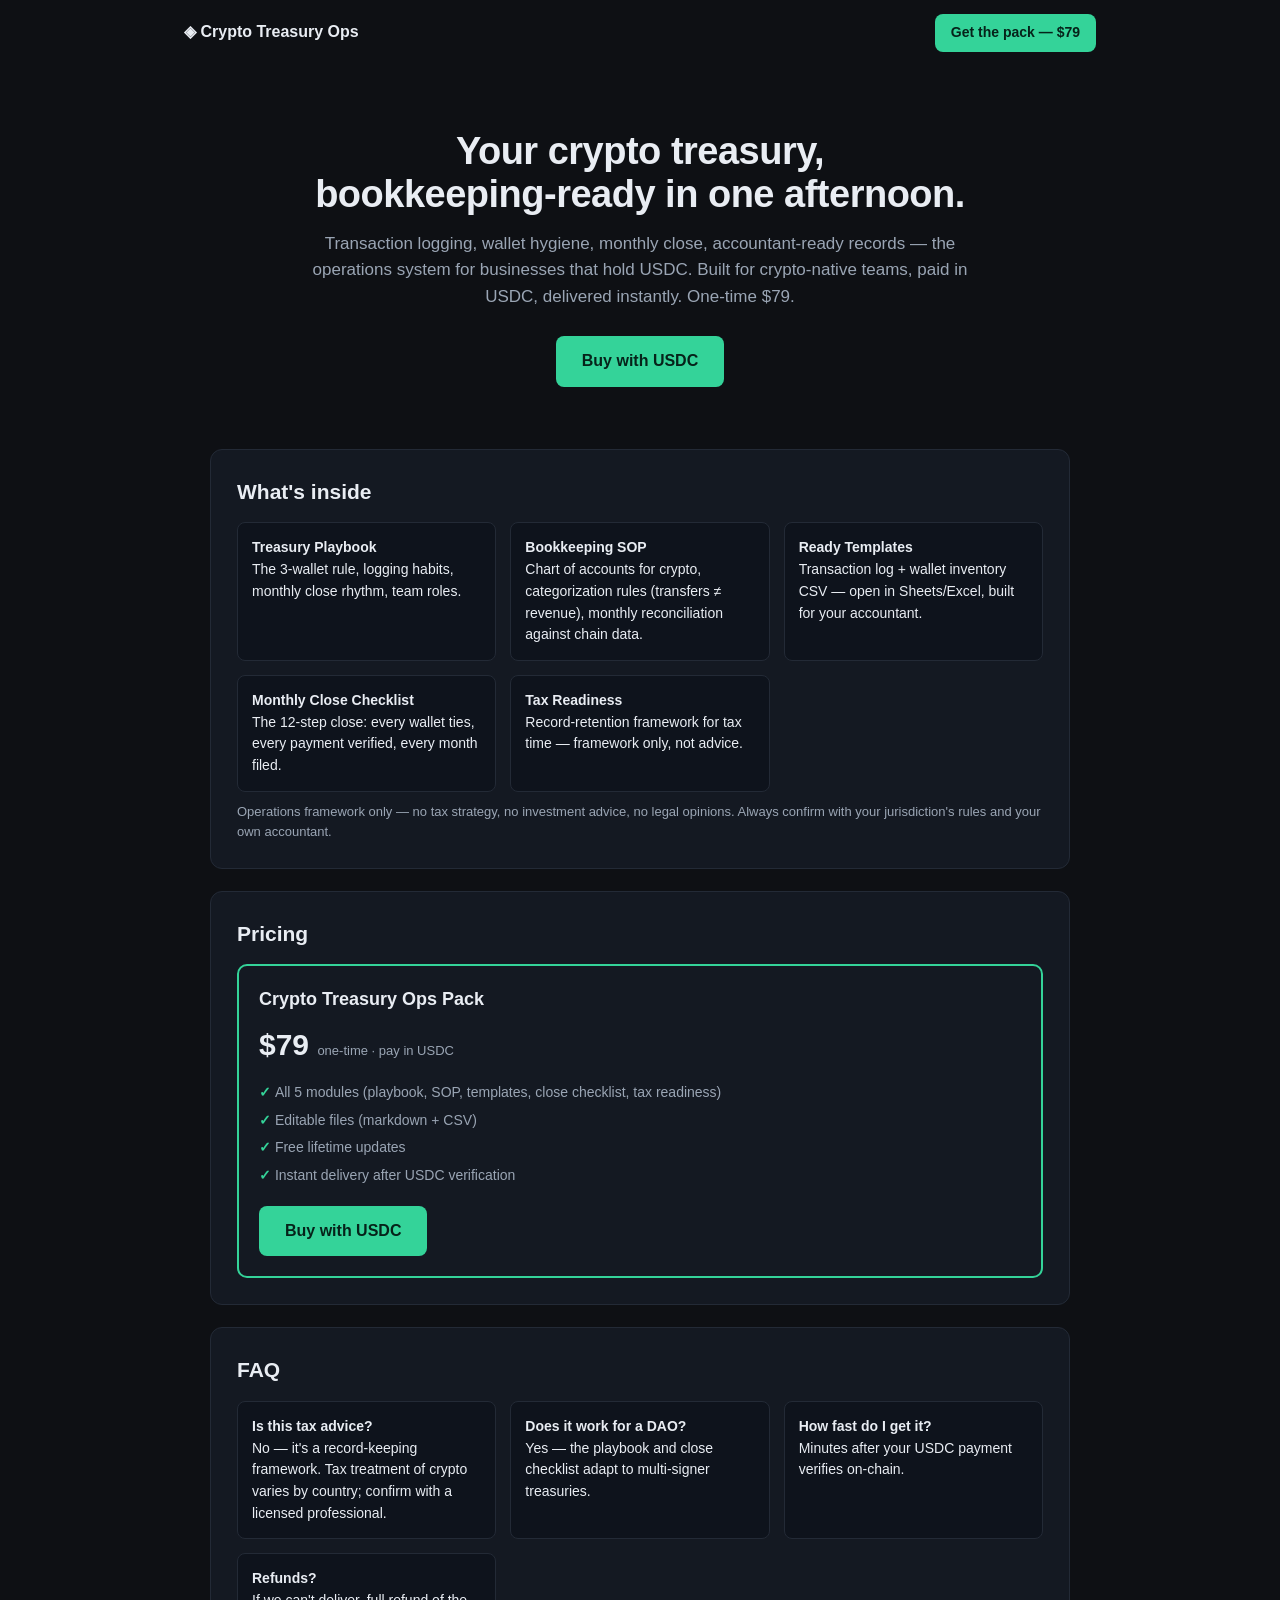
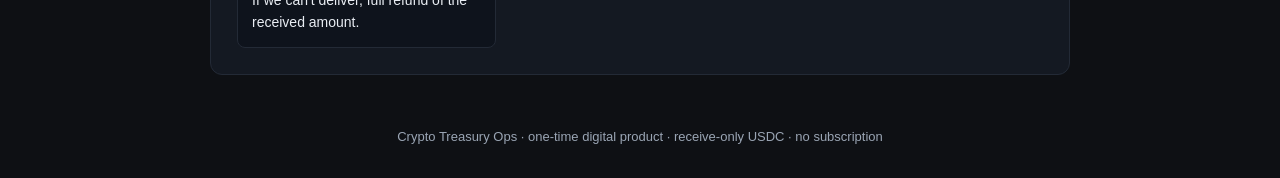
==== index.html @ 09fee129 "Crypto Treasury Ops MSP — treasury & bookkeeping SOP pack (USDC-native)" ====
<!DOCTYPE html>
<html lang="en">
<head>
<meta charset="UTF-8">
<meta name="viewport" content="width=device-width, initial-scale=1.0">
<title>Crypto Treasury Ops — Bookkeeping & Treasury SOP Pack (USDC-native)</title>
<meta name="description" content="The record-keeping and treasury operations framework for crypto businesses, DAOs and founders holding USDC: playbook, bookkeeping SOP, templates, monthly close, tax readiness. $79 one-time, pay in USDC.">
<link rel="stylesheet" href="style.css">
</head>
<body>
<header class="nav">
  <span class="brand">◈ Crypto Treasury Ops</span>
  <a class="cta small" href="#pricing">Get the pack — $79</a>
</header>

<section class="hero">
  <h1>Your crypto treasury,<br>bookkeeping-ready in one afternoon.</h1>
  <p class="sub">Transaction logging, wallet hygiene, monthly close, accountant-ready records — the operations system for businesses that hold USDC. Built for crypto-native teams, paid in USDC, delivered instantly. One-time $79.</p>
  <div class="hero-cta"><a class="cta" href="#pricing">Buy with USDC</a></div>
</section>

<section class="panel">
  <h2>What's inside</h2>
  <div class="grid">
    <div><b>Treasury Playbook</b><br>The 3-wallet rule, logging habits, monthly close rhythm, team roles.</div>
    <div><b>Bookkeeping SOP</b><br>Chart of accounts for crypto, categorization rules (transfers ≠ revenue), monthly reconciliation against chain data.</div>
    <div><b>Ready Templates</b><br>Transaction log + wallet inventory CSV — open in Sheets/Excel, built for your accountant.</div>
    <div><b>Monthly Close Checklist</b><br>The 12-step close: every wallet ties, every payment verified, every month filed.</div>
    <div><b>Tax Readiness</b><br>Record-retention framework for tax time — framework only, not advice.</div>
  </div>
  <p class="note">Operations framework only — no tax strategy, no investment advice, no legal opinions. Always confirm with your jurisdiction's rules and your own accountant.</p>
</section>

<section class="panel" id="pricing">
  <h2>Pricing</h2>
  <div class="tier featured">
    <h3>Crypto Treasury Ops Pack</h3>
    <div class="price">$79 <small>one-time · pay in USDC</small></div>
    <ul>
      <li>All 5 modules (playbook, SOP, templates, close checklist, tax readiness)</li>
      <li>Editable files (markdown + CSV)</li>
      <li>Free lifetime updates</li>
      <li>Instant delivery after USDC verification</li>
    </ul>
    <a class="cta" href="checkout.html">Buy with USDC</a>
  </div>
</section>

<section class="panel">
  <h2>FAQ</h2>
  <div class="grid">
    <div><b>Is this tax advice?</b><br>No — it's a record-keeping framework. Tax treatment of crypto varies by country; confirm with a licensed professional.</div>
    <div><b>Does it work for a DAO?</b><br>Yes — the playbook and close checklist adapt to multi-signer treasuries.</div>
    <div><b>How fast do I get it?</b><br>Minutes after your USDC payment verifies on-chain.</div>
    <div><b>Refunds?</b><br>If we can't deliver, full refund of the received amount.</div>
  </div>
</section>

<footer>
  <p class="fine">Crypto Treasury Ops · one-time digital product · receive-only USDC · no subscription</p>
</footer>
</body>
</html>
---- style.css ----
:root {
  --bg:#0e1014; --ink:#e9edf3; --muted:#9aa5b4; --brand:#c084fc; --brand2:#34d399;
  --line:#232a36; --panel:#141922; --gold:#fbbf24;
}
* { box-sizing:border-box; margin:0; padding:0; }
body { background:var(--bg); color:var(--ink); font-family:-apple-system,'Segoe UI',Roboto,sans-serif; line-height:1.55; }
a { color:var(--brand); }
.nav { display:flex; justify-content:space-between; align-items:center; padding:14px 24px; max-width:960px; margin:0 auto; }
.brand { font-weight:800; }
.cta { background:var(--brand2); color:#06231a; text-decoration:none; padding:13px 26px; border-radius:8px; font-weight:700; display:inline-block; border:none; cursor:pointer; font-size:16px; }
.cta.small { padding:8px 16px; font-size:14px; }
.hero { text-align:center; padding:64px 24px 40px; max-width:760px; margin:0 auto; }
h1 { font-size:38px; line-height:1.15; letter-spacing:-.5px; }
.sub { color:var(--muted); font-size:17px; margin-top:14px; }
.hero-cta { margin-top:26px; }
.panel { background:var(--panel); border:1px solid var(--line); border-radius:12px; padding:26px; max-width:860px; margin:22px auto; }
h2 { font-size:21px; margin-bottom:14px; }
.note { color:var(--muted); font-size:13px; margin-top:10px; }
.grid { display:grid; grid-template-columns:repeat(auto-fit,minmax(220px,1fr)); gap:14px; }
.grid > div { background:#0e131c; border:1px solid var(--line); border-radius:8px; padding:14px; font-size:14px; }
.tier { border:2px solid var(--brand2); border-radius:10px; padding:20px; }
.tier h3 { font-size:18px; }
.tier .price { font-size:30px; font-weight:800; margin:8px 0; }
.tier .price small { font-size:13px; color:var(--muted); font-weight:400; }
.tier ul { list-style:none; font-size:14px; color:var(--muted); margin:10px 0 16px; }
.tier ul li { padding:3px 0; }
.tier ul li::before { content:'✓ '; color:var(--brand2); font-weight:700; }
footer { text-align:center; color:var(--muted); padding:30px 20px; font-size:13px; }
@media (max-width:640px){ h1{font-size:29px;} }
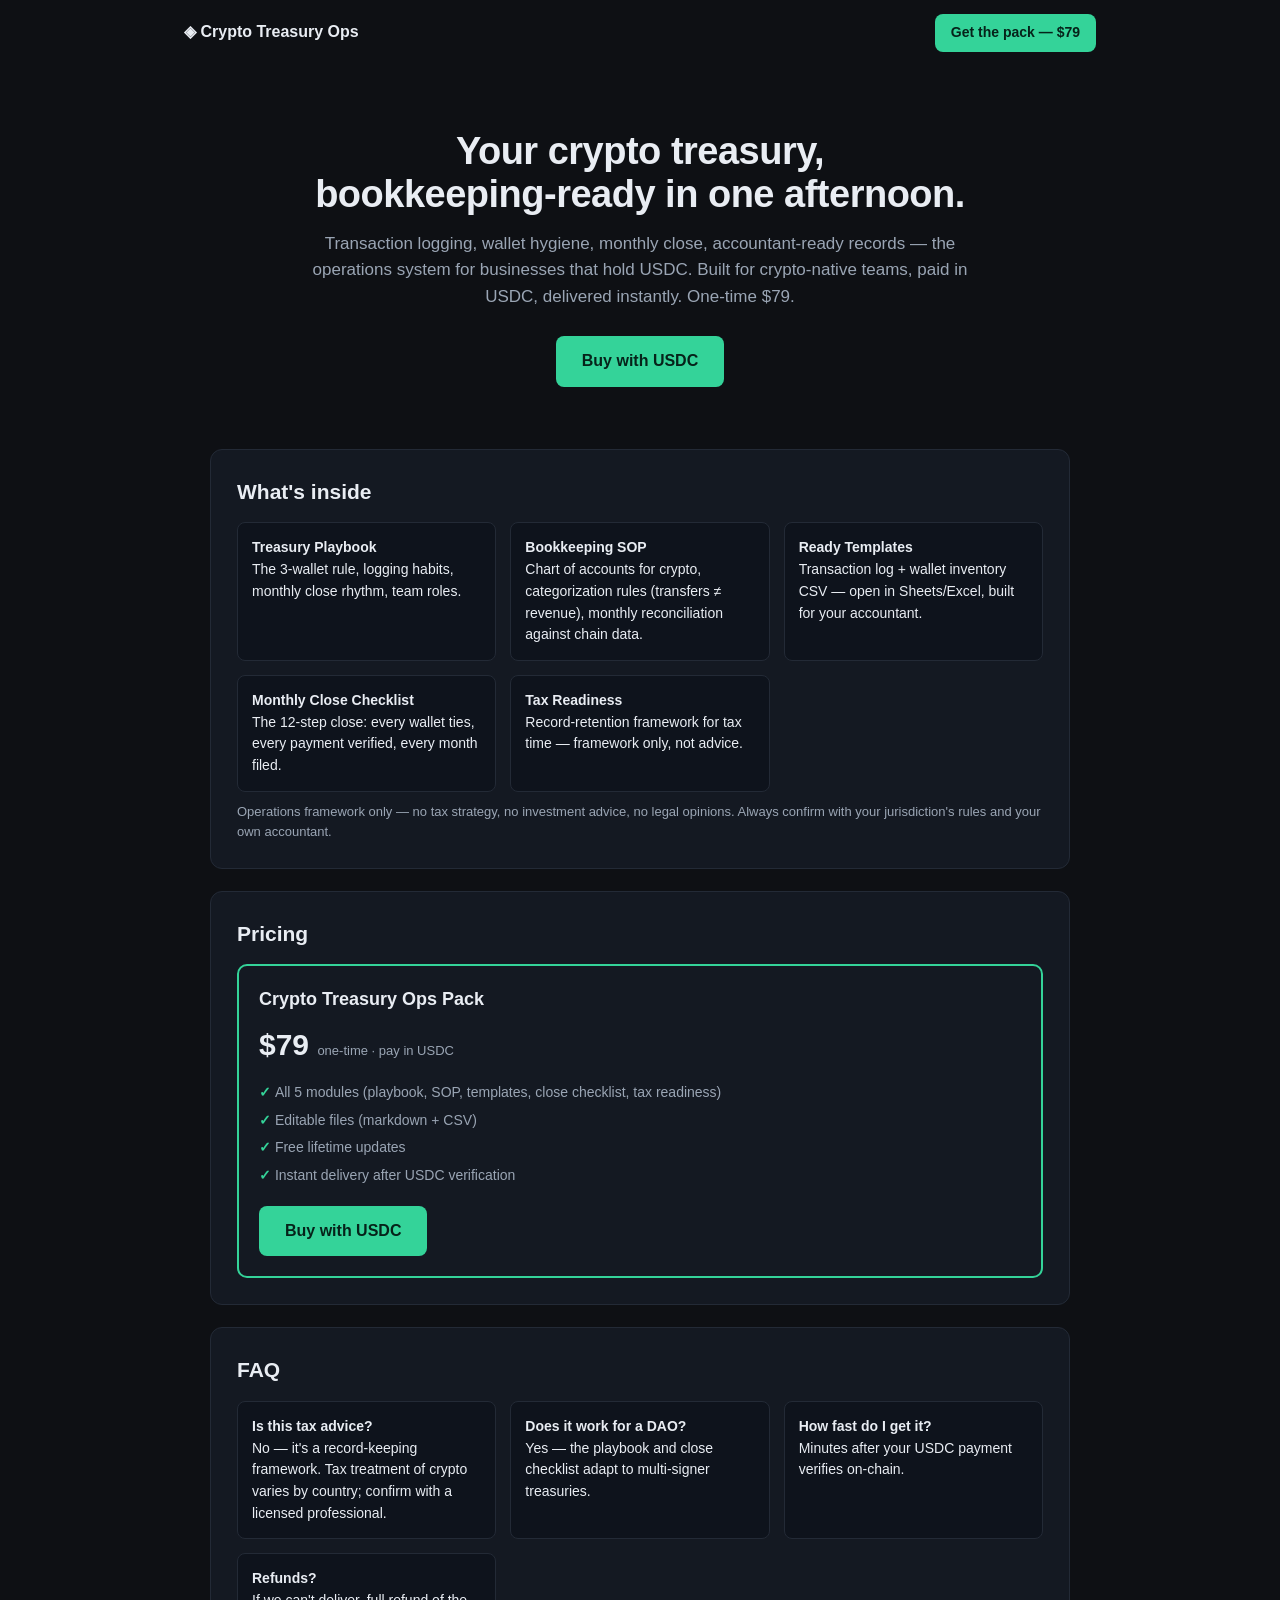
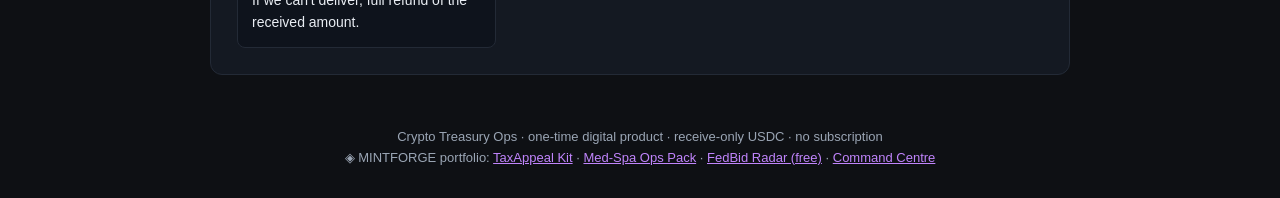
==== commit e68d0918: "portfolio cross-links footer" ====
--- a/index.html
+++ b/index.html
@@ -58,6 +58,7 @@
 
 <footer>
   <p class="fine">Crypto Treasury Ops · one-time digital product · receive-only USDC · no subscription</p>
+  <p class="fine">◈ MINTFORGE portfolio: <a href="https://akakk2211.github.io/mintforge-taxappeal-kit/">TaxAppeal Kit</a> · <a href="https://akakk2211.github.io/mintforge-medspa-ops/">Med-Spa Ops Pack</a> · <a href="https://akakk2211.github.io/mintforge-fedbid-radar/">FedBid Radar (free)</a> · <a href="https://akakk2211.github.io/mintforge-dashboard/dashboard/">Command Centre</a></p>
 </footer>
 </body>
 </html>
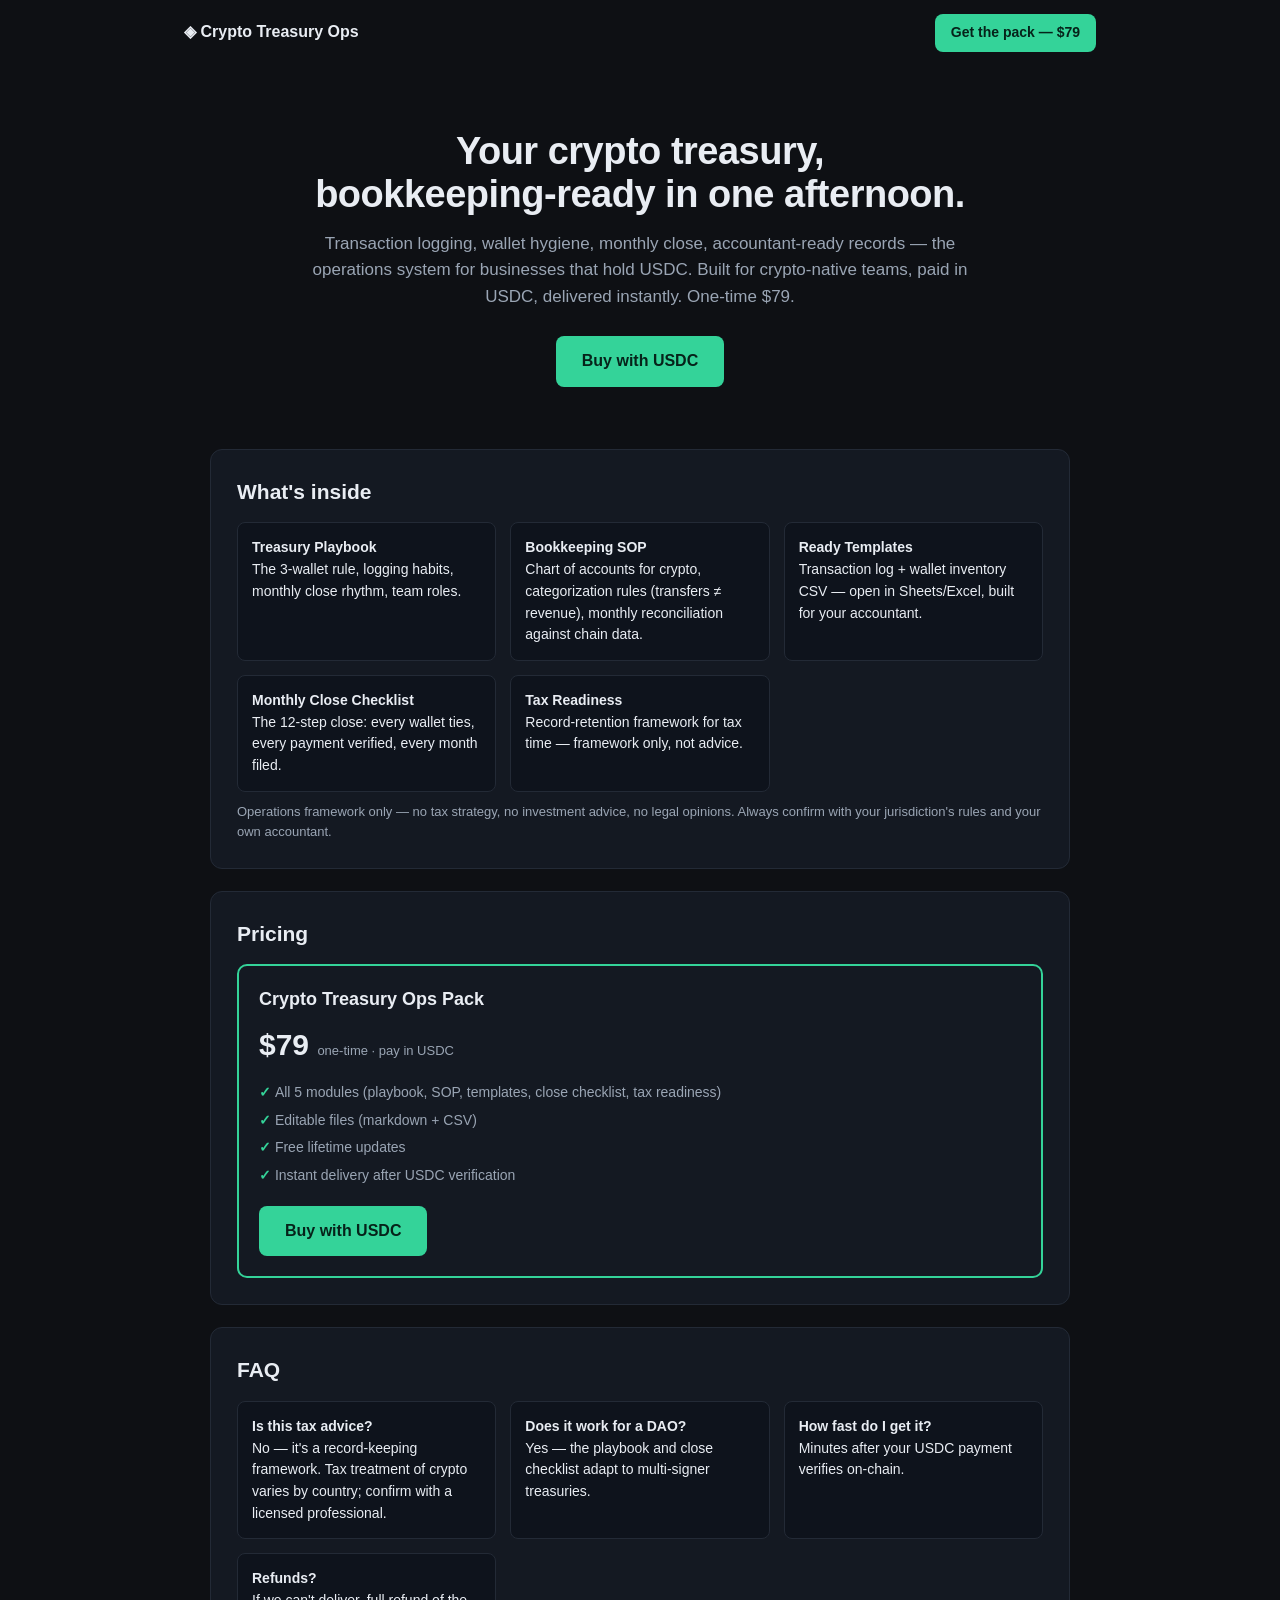
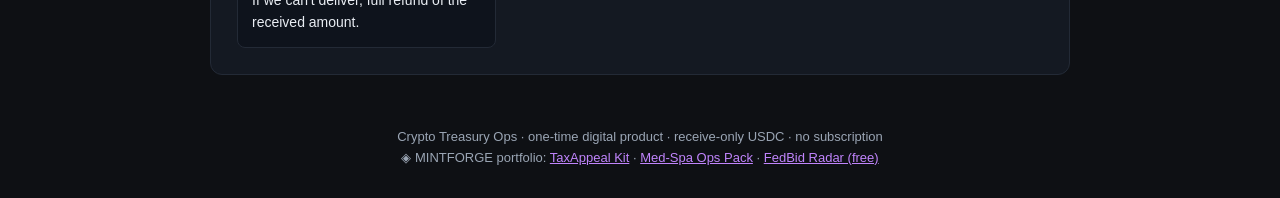
==== commit 7ecb0822: "standalone branding: remove internal links" ====
--- a/index.html
+++ b/index.html
@@ -2,6 +2,9 @@
 <html lang="en">
 <head>
 <meta charset="UTF-8">
+<meta property="og:title" content="Crypto Treasury Ops — Treasury & Bookkeeping SOP Pack">
+<meta property="og:type" content="website">
+<meta property="og:description" content="Pay by USDC (ERC-20) to a receive-only address. Instant delivery after on-chain verification.">
 <meta name="viewport" content="width=device-width, initial-scale=1.0">
 <title>Crypto Treasury Ops — Bookkeeping & Treasury SOP Pack (USDC-native)</title>
 <meta name="description" content="The record-keeping and treasury operations framework for crypto businesses, DAOs and founders holding USDC: playbook, bookkeeping SOP, templates, monthly close, tax readiness. $79 one-time, pay in USDC.">
@@ -58,7 +61,7 @@
 
 <footer>
   <p class="fine">Crypto Treasury Ops · one-time digital product · receive-only USDC · no subscription</p>
-  <p class="fine">◈ MINTFORGE portfolio: <a href="https://akakk2211.github.io/mintforge-taxappeal-kit/">TaxAppeal Kit</a> · <a href="https://akakk2211.github.io/mintforge-medspa-ops/">Med-Spa Ops Pack</a> · <a href="https://akakk2211.github.io/mintforge-fedbid-radar/">FedBid Radar (free)</a> · <a href="https://akakk2211.github.io/mintforge-dashboard/dashboard/">Command Centre</a></p>
+  <p class="fine">◈ MINTFORGE portfolio: <a href="https://akakk2211.github.io/mintforge-taxappeal-kit/">TaxAppeal Kit</a> · <a href="https://akakk2211.github.io/mintforge-medspa-ops/">Med-Spa Ops Pack</a> · <a href="https://akakk2211.github.io/mintforge-fedbid-radar/">FedBid Radar (free)</a></p>
 </footer>
 </body>
 </html>
